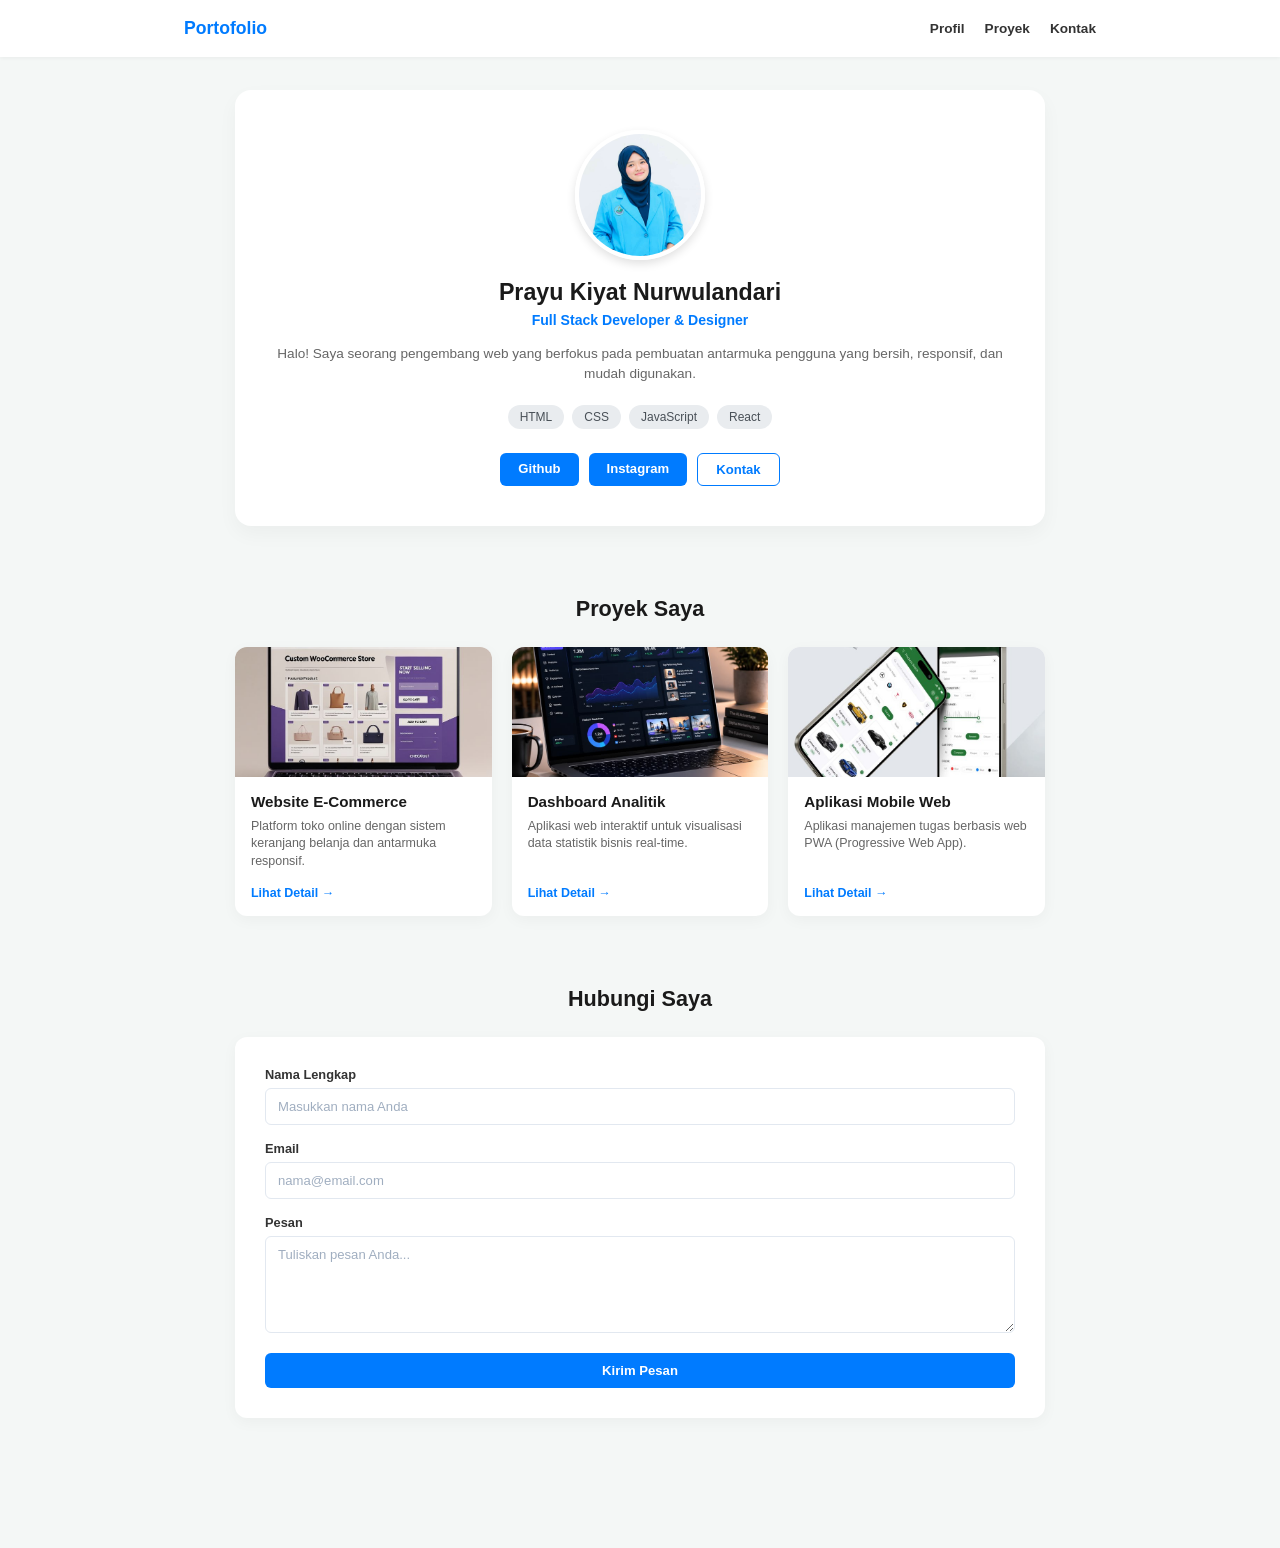
==== profil_2/index.html @ 6a1b61a5 "update fitur" ====
<!DOCTYPE html>
<html lang="id">
<head>
    <meta charset="UTF-8">
    <meta name="viewport" content="width=device-width, initial-scale=1.0">
    <title>Portofolio Saya</title>
    <link rel="stylesheet" href="../profil_2/style.css">
</head>
<body>

    <!-- Header / Navbar -->
    <header class="navbar">
        <div class="nav-container">
            <a href="#" class="logo">Portofolio</a>
            <nav class="nav-links">
                <a href="#profile">Profil</a>
                <a href="#projects">Proyek</a>
                <a href="#contact">Kontak</a>
            </nav>
        </div>
    </header>

    <main class="container">
        <!-- Section Profil -->
        <section id="profile" class="section">
            <div class="card">
                <img src="../profil_1/images/foto-profil.jpg" alt="Foto Profil" class="avatar">
                <h1>Prayu Kiyat Nurwulandari</h1>
                <p class="subtitle">Full Stack Developer & Designer</p>
                <p class="bio">
                    Halo! Saya seorang pengembang web yang berfokus pada pembuatan antarmuka pengguna yang bersih, responsif, dan mudah digunakan.
                </p>
                <div class="skills">
                    <span class="badge">HTML</span>
                    <span class="badge">CSS</span>
                    <span class="badge">JavaScript</span>
                    <span class="badge">React</span>
                </div>
                <div class="links">
                    <a href="https://github.com/prayuw" target="_black" class="btn">Github</a>
                    <a href="https://www.instagram.com/the247.docs?igsi=bGJ0MWU3anpidmNy" target="_blank" class="btn">Instagram</a> 
                    <a href="https://wa.me/6288991506424?text=Hallo" class="btn btn-outline">Kontak</a>
                </div>
            </div>
        </section>

        <!-- Section Proyek -->
        <section id="projects" class="section">
            <h2 class="section-title">Proyek Saya</h2>
            <div class="projects-grid">
                <div class="project-card">
                    <img src="../profil_2/images/website_ecommerce.jpg" alt="Website E-Commerce" class="project-img">
                    <div class="project-info">
                        <h3>Website E-Commerce</h3>
                        <p>Platform toko online dengan sistem keranjang belanja dan antarmuka responsif.</p>
                        <a href="#" class="btn-detail">Lihat Detail →</a>
                    </div>
                </div>
                <div class="project-card">
                    <img src="../profil_2/images/dashboard_analitics.jpg" alt="Dashboard Analitik" class="project-img">
                    <div class="project-info">
                        <h3>Dashboard Analitik</h3>
                        <p>Aplikasi web interaktif untuk visualisasi data statistik bisnis real-time.</p>
                        <a href="#" class="btn-detail">Lihat Detail →</a>
                    </div>
                </div>
                <div class="project-card">
                    <img src="../profil_2/images/aplikasi_mobile.jpg" alt="Aplikasi Mobile Web" class="project-img">
                    <div class="project-info">
                        <h3>Aplikasi Mobile Web</h3>
                        <p>Aplikasi manajemen tugas berbasis web PWA (Progressive Web App).</p>
                        <a href="#" class="btn-detail">Lihat Detail →</a>
                    </div>
                </div>
            </div>
        </section>

        <!-- Section Kontak -->
        <section id="contact" class="section">
            <h2 class="section-title">Hubungi Saya</h2>
            <div class="contact-card">
                <form action="#" method="POST" class="contact-form">
                    <div class="form-group">
                        <label for="name">Nama Lengkap</label>
                        <input type="text" id="name" name="name" placeholder="Masukkan nama Anda" required>
                    </div>
                    <div class="form-group">
                        <label for="email">Email</label>
                        <input type="email" id="email" name="email" placeholder="nama@email.com" required>
                    </div>
                    <div class="form-group">
                        <label for="message">Pesan</label>
                        <textarea id="message" name="message" rows="5" placeholder="Tuliskan pesan Anda..." required></textarea>
                    </div>
                    <button type="submit" class="btn btn-submit">Kirim Pesan</button>
                </form>
            </div>
        </section>
    </main>

</body>
</html>
---- profil_2/style.css ----
* {
    margin: 0;
    padding: 0;
    box-sizing: border-box;
    font-family: 'Segoe UI', Tahoma, Geneva, Verdana, sans-serif;
    scroll-behavior: smooth;
}

body {
    background-color: #f4f7f6;
    color: #333;
    padding-top: 90px;
    padding-bottom: 60px;
}

/* Navbar */
.navbar {
    position: fixed;
    top: 0;
    left: 0;
    width: 100%;
    background: #ffffff;
    box-shadow: 0 1px 4px rgba(0, 0, 0, 0.05);
    z-index: 1000;
}

.nav-container {
    max-width: 960px;
    margin: 0 auto;
    display: flex;
    justify-content: space-between;
    align-items: center;
    padding: 18px 24px;
}

.logo {
    font-size: 1.1rem;
    font-weight: 700;
    color: #007bff;
    text-decoration: none;
}

.nav-links {
    display: flex;
    gap: 20px;
}

.nav-links a {
    text-decoration: none;
    color: #333;
    font-size: 0.85rem;
    font-weight: 600;
    transition: color 0.2s ease;
}

.nav-links a:hover {
    color: #007bff;
}

/* Layout Container */
.container {
    max-width: 850px;
    margin: 0 auto;
    padding: 0 20px;
}

.section {
    margin-bottom: 70px;
}

.section-title {
    text-align: center;
    font-size: 1.35rem;
    font-weight: 700;
    color: #1a1a1a;
    margin-bottom: 25px;
}

/* Profile Card */
.card {
    background: #ffffff;
    max-width: 820px;
    margin: 0 auto;
    padding: 40px 35px;
    border-radius: 16px;
    box-shadow: 0 8px 20px rgba(0, 0, 0, 0.04);
    text-align: center;
}

.avatar {
    width: 130px;
    height: 130px;
    border-radius: 50%;
    object-fit: cover;
    margin-bottom: 15px;
    border: 4px solid #ffffff;
    box-shadow: 0 4px 10px rgba(0, 0, 0, 0.12);
    transition: transform 0.3s ease;
}

.avatar:hover {
    transform: scale(1.05);
}

h1 {
    font-size: 1.45rem;
    margin-bottom: 6px;
    color: #1a1a1a;
    font-weight: 700;
}

.subtitle {
    font-size: 0.88rem;
    color: #007bff;
    margin-bottom: 16px;
    font-weight: 600;
}

.bio {
    font-size: 0.85rem;
    line-height: 1.5;
    color: #666;
    margin-bottom: 20px;
}

.skills {
    display: flex;
    justify-content: center;
    gap: 8px;
    margin-bottom: 24px;
    flex-wrap: wrap;
}

.badge {
    background-color: #e9ecef;
    color: #495057;
    padding: 5px 12px;
    border-radius: 20px;
    font-size: 0.75rem;
    font-weight: 500;
}

.links {
    display: flex;
    gap: 10px;
    justify-content: center;
}

.btn {
    display: inline-block;
    text-decoration: none;
    color: #fff;
    background-color: #007bff;
    padding: 8px 18px;
    border-radius: 6px;
    font-size: 0.82rem;
    font-weight: 600;
    transition: background-color 0.2s ease, transform 0.2s ease;
    border: none;
    cursor: pointer;
}

.btn:hover {
    background-color: #0056b3;
}

.btn-outline {
    background-color: transparent;
    color: #007bff;
    border: 1px solid #007bff;
}

.btn-outline:hover {
    background-color: #007bff;
    color: #fff;
}

/* Projects Section */
.projects-grid {
    display: grid;
    grid-template-columns: repeat(3, 1fr);
    gap: 20px;
}

.project-card {
    background: #ffffff;
    border-radius: 12px;
    overflow: hidden;
    box-shadow: 0 4px 15px rgba(0, 0, 0, 0.04);
    display: flex;
    flex-direction: column;
    transition: transform 0.3s ease, box-shadow 0.3s ease;
}

.project-card:hover {
    transform: translateY(-4px);
    box-shadow: 0 8px 20px rgba(0, 0, 0, 0.08);
}

.project-img {
    width: 100%;
    height: 130px;
    object-fit: cover;
}

.project-info {
    padding: 16px;
    display: flex;
    flex-direction: column;
    flex-grow: 1;
}

.project-info h3 {
    font-size: 0.95rem;
    font-weight: 700;
    margin-bottom: 8px;
    color: #1a1a1a;
}

.project-info p {
    font-size: 0.78rem;
    color: #666;
    line-height: 1.4;
    margin-bottom: 16px;
    flex-grow: 1;
}

.btn-detail {
    text-decoration: none;
    font-size: 0.78rem;
    color: #007bff;
    font-weight: 600;
}

.btn-detail:hover {
    color: #0056b3;
}

/* Contact Section */
.contact-card {
    background: #ffffff;
    padding: 30px;
    border-radius: 12px;
    box-shadow: 0 4px 15px rgba(0, 0, 0, 0.04);
    max-width: 820px;
    margin: 0 auto;
}

.contact-form {
    display: flex;
    flex-direction: column;
    gap: 16px;
}

.form-group {
    display: flex;
    flex-direction: column;
    gap: 6px;
}

.form-group label {
    font-size: 0.8rem;
    font-weight: 700;
    color: #333;
}

.form-group input,
.form-group textarea {
    width: 100%;
    padding: 10px 12px;
    border: 1px solid #e2e8f0;
    border-radius: 6px;
    font-size: 0.82rem;
    outline: none;
    color: #333;
    transition: border-color 0.2s ease;
}

.form-group input::placeholder,
.form-group textarea::placeholder {
    color: #a0aec0;
}

.form-group input:focus,
.form-group textarea:focus {
    border-color: #007bff;
}

.form-group textarea {
    resize: vertical;
}

.btn-submit {
    width: 100%;
    padding: 10px;
    margin-top: 4px;
}

/* Responsive (Mobile) */
@media (max-width: 768px) {
    .projects-grid {
        grid-template-columns: 1fr;
    }

    .nav-container {
        flex-direction: column;
        gap: 10px;
    }
}
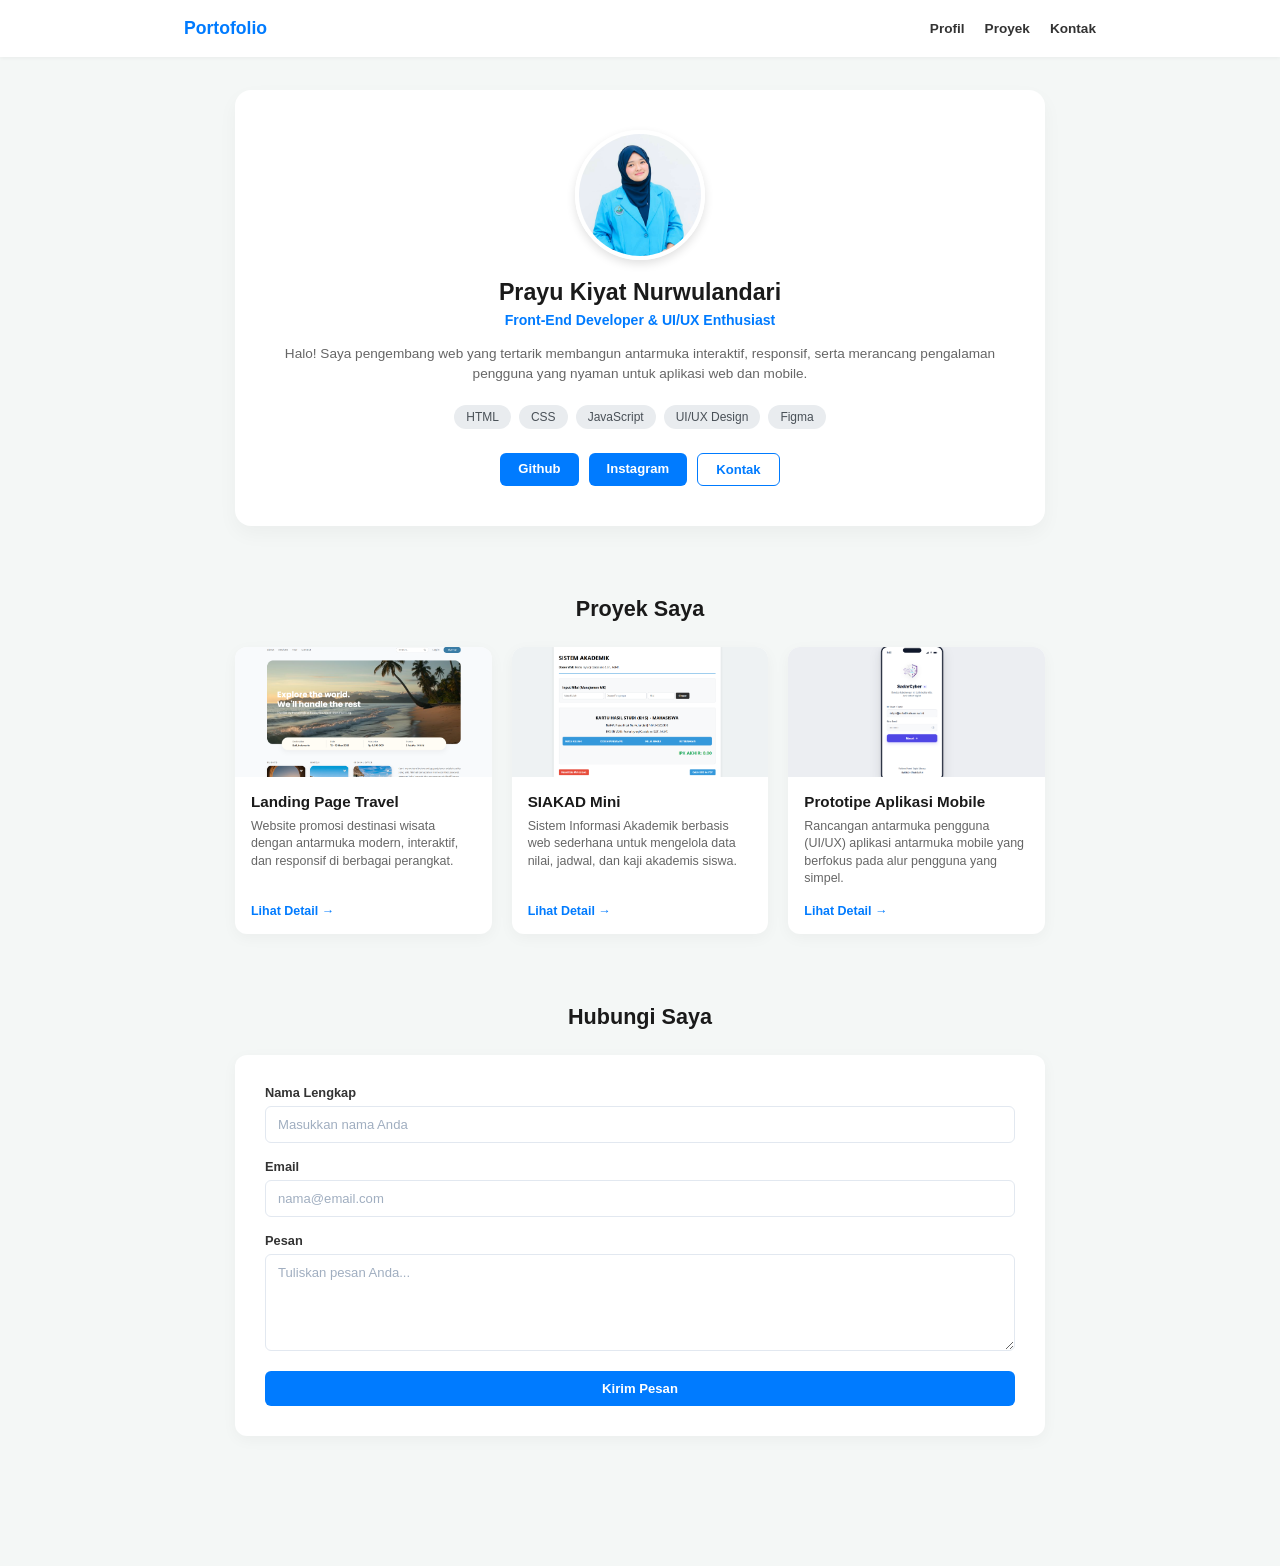
==== commit 352495e0: "update fitur" ====
--- a/profil_2/index.html
+++ b/profil_2/index.html
@@ -3,7 +3,7 @@
 <head>
     <meta charset="UTF-8">
     <meta name="viewport" content="width=device-width, initial-scale=1.0">
-    <title>Portofolio Saya</title>
+    <title>Portofolio Saya (2)</title>
     <link rel="stylesheet" href="../profil_2/style.css">
 </head>
 <body>
@@ -26,15 +26,17 @@
             <div class="card">
                 <img src="../profil_1/images/foto-profil.jpg" alt="Foto Profil" class="avatar">
                 <h1>Prayu Kiyat Nurwulandari</h1>
-                <p class="subtitle">Full Stack Developer & Designer</p>
+                <p class="subtitle">Front-End Developer & UI/UX Enthusiast</p>
                 <p class="bio">
-                    Halo! Saya seorang pengembang web yang berfokus pada pembuatan antarmuka pengguna yang bersih, responsif, dan mudah digunakan.
+                    Halo! Saya pengembang web yang tertarik membangun antarmuka interaktif, 
+                    responsif, serta merancang pengalaman pengguna yang nyaman untuk aplikasi web dan mobile.
                 </p>
                 <div class="skills">
                     <span class="badge">HTML</span>
                     <span class="badge">CSS</span>
                     <span class="badge">JavaScript</span>
-                    <span class="badge">React</span>
+                    <span class="badge">UI/UX Design</span>
+                    <span class="badge">Figma</span>
                 </div>
                 <div class="links">
                     <a href="https://github.com/prayuw" target="_black" class="btn">Github</a>
@@ -49,27 +51,27 @@
             <h2 class="section-title">Proyek Saya</h2>
             <div class="projects-grid">
                 <div class="project-card">
-                    <img src="../profil_2/images/website_ecommerce.jpg" alt="Website E-Commerce" class="project-img">
+                    <img src="../profil_2/images/landing-page.png" alt="Landing Page Travel" class="project-img">
                     <div class="project-info">
-                        <h3>Website E-Commerce</h3>
-                        <p>Platform toko online dengan sistem keranjang belanja dan antarmuka responsif.</p>
+                        <h3>Landing Page Travel</h3>
+                        <p>Website promosi destinasi wisata dengan antarmuka modern, interaktif, dan responsif di berbagai perangkat.</p>
                         <a href="#" class="btn-detail">Lihat Detail →</a>
                     </div>
                 </div>
                 <div class="project-card">
-                    <img src="../profil_2/images/dashboard_analitics.jpg" alt="Dashboard Analitik" class="project-img">
+                    <img src="../profil_2/images/siakad-mini.png" alt="SIAKAD Mini" class="project-img">
                     <div class="project-info">
-                        <h3>Dashboard Analitik</h3>
-                        <p>Aplikasi web interaktif untuk visualisasi data statistik bisnis real-time.</p>
+                        <h3>SIAKAD Mini</h3>
+                        <p>Sistem Informasi Akademik berbasis web sederhana untuk mengelola data nilai, jadwal, dan kaji akademis siswa.</p>
                         <a href="#" class="btn-detail">Lihat Detail →</a>
                     </div>
                 </div>
                 <div class="project-card">
-                    <img src="../profil_2/images/aplikasi_mobile.jpg" alt="Aplikasi Mobile Web" class="project-img">
+                    <img src="../profil_2/images/prototipe-mobile.png" alt="Prototipe Aplikasi Mobile" class="project-img">
                     <div class="project-info">
-                        <h3>Aplikasi Mobile Web</h3>
-                        <p>Aplikasi manajemen tugas berbasis web PWA (Progressive Web App).</p>
-                        <a href="#" class="btn-detail">Lihat Detail →</a>
+                        <h3>Prototipe Aplikasi Mobile</h3>
+                        <p>Rancangan antarmuka pengguna (UI/UX) aplikasi antarmuka mobile yang berfokus pada alur pengguna yang simpel.</p>
+                        <a href="https://sadar-cyber-proto-v1.vercel.app/" class="btn-detail">Lihat Detail →</a>
                     </div>
                 </div>
             </div>
